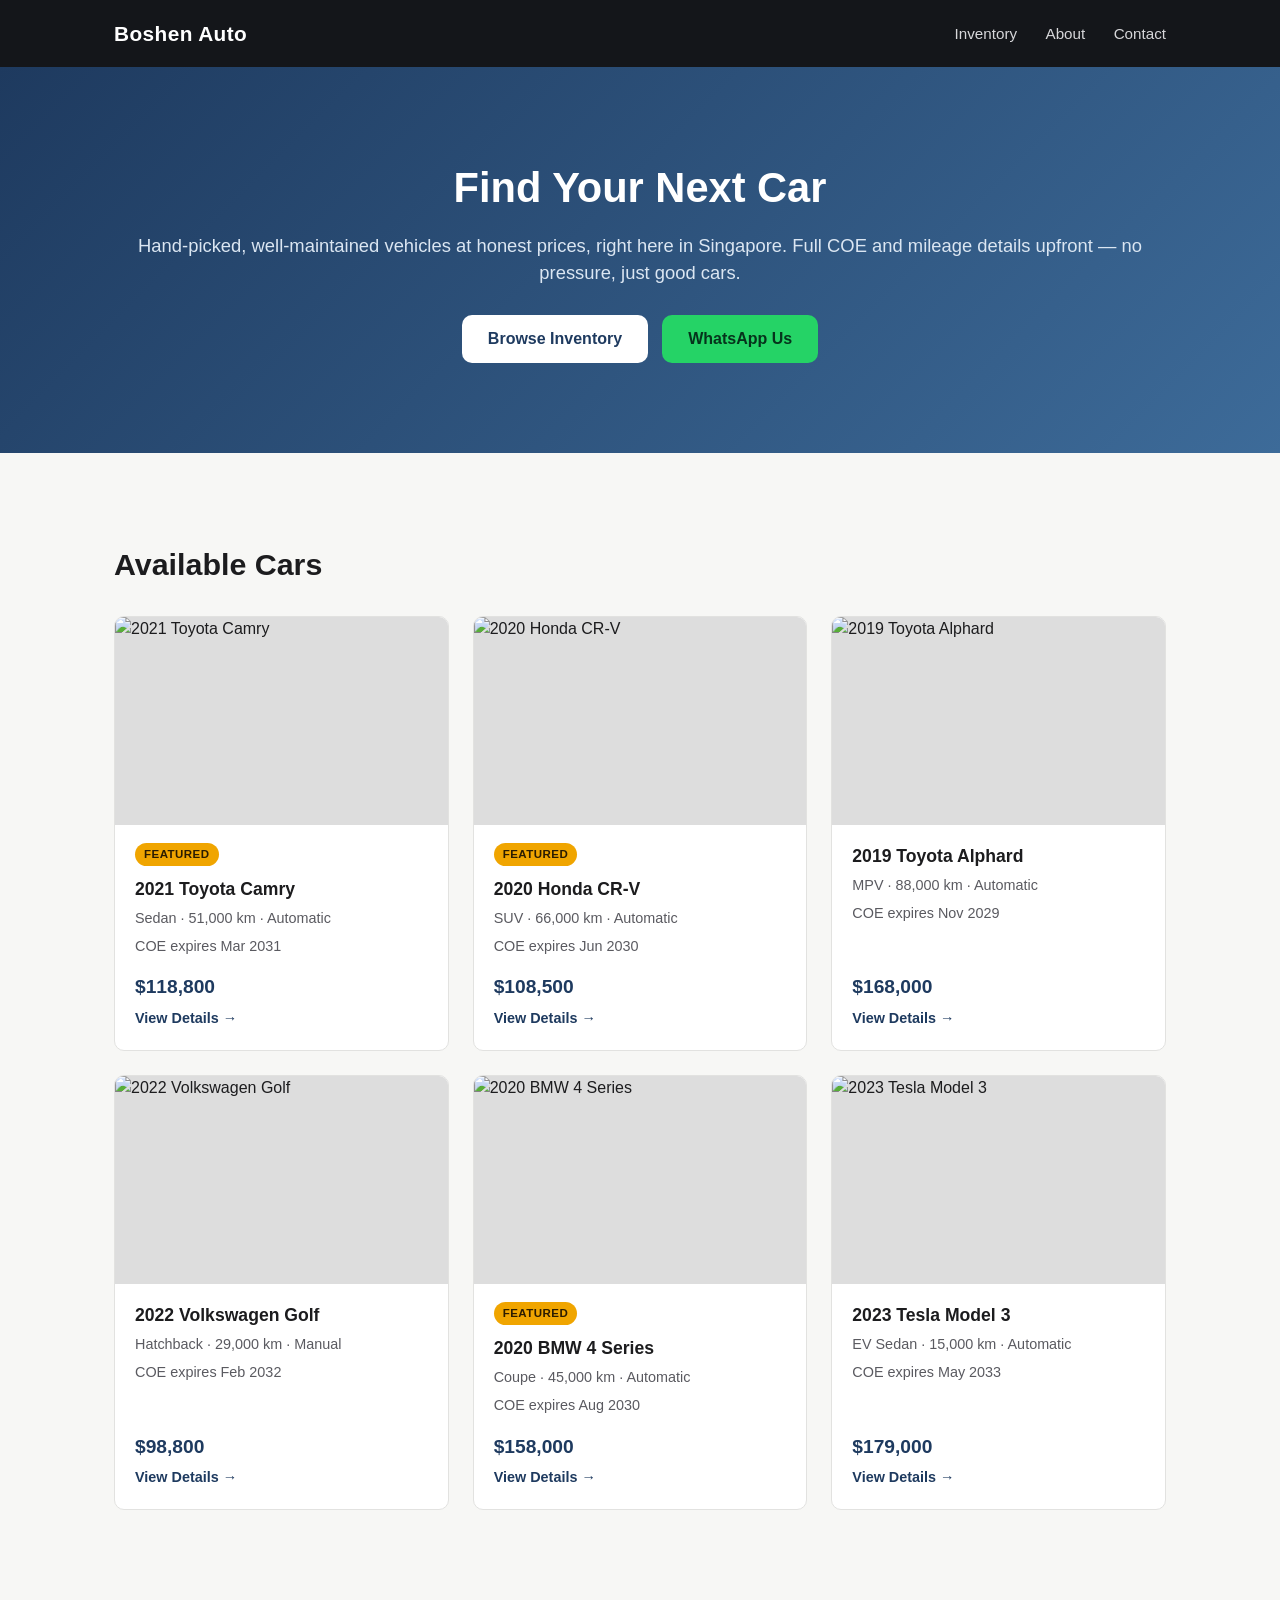
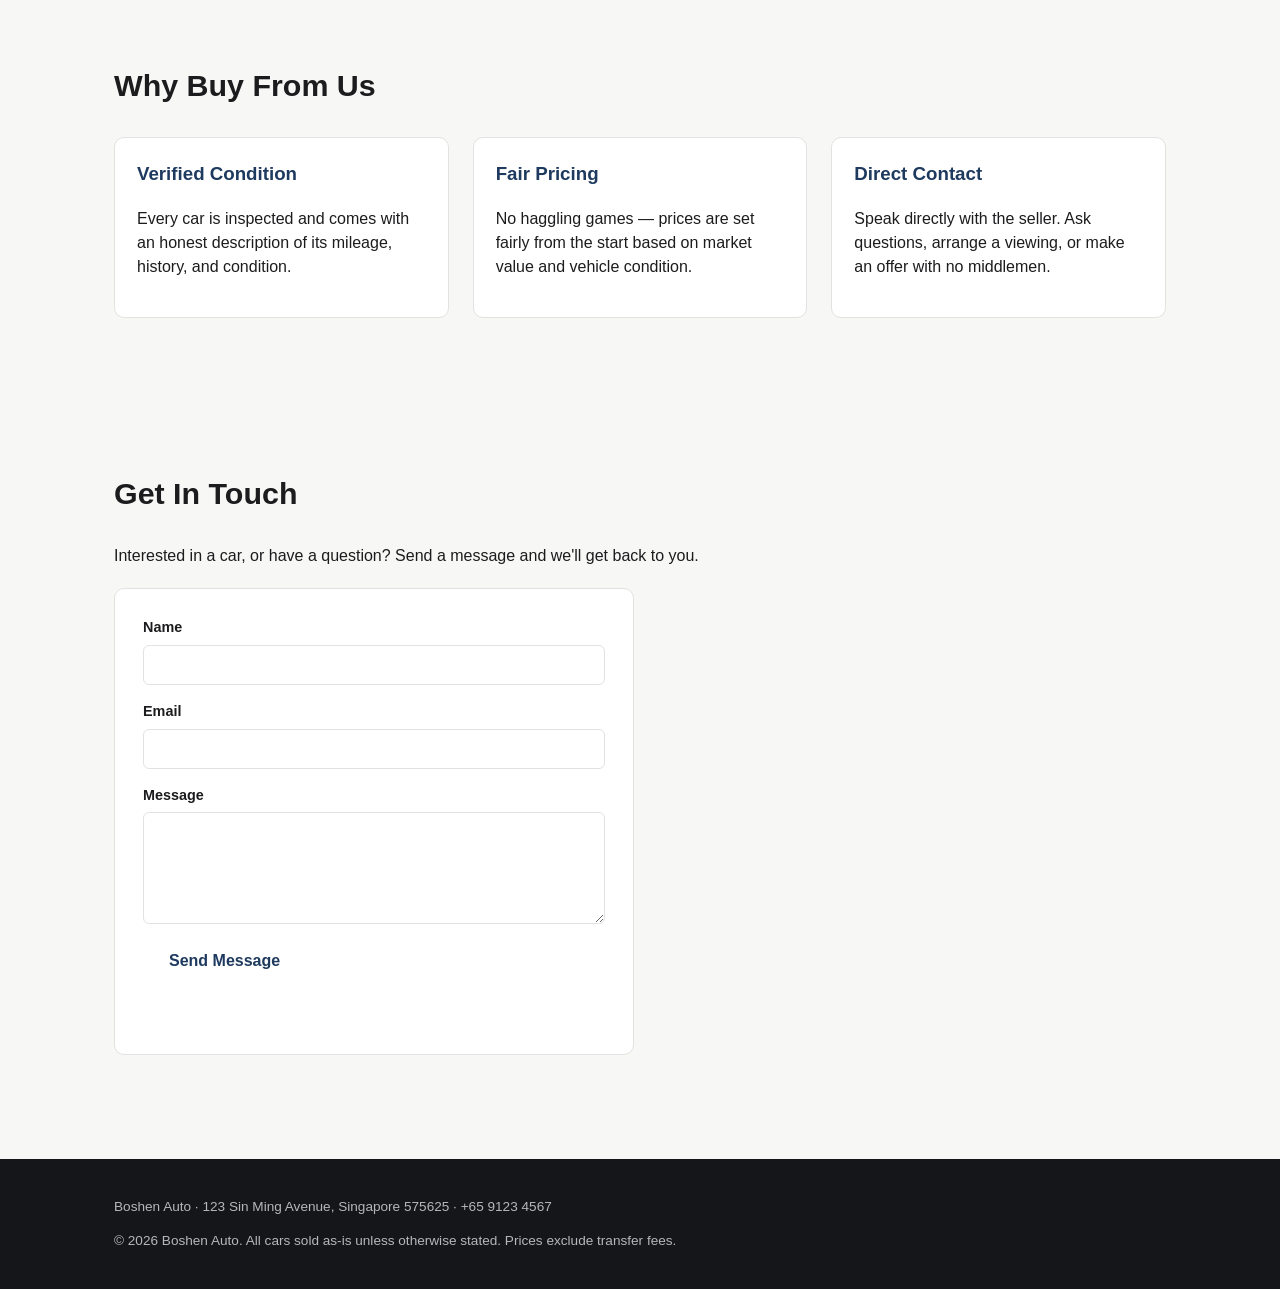
==== index.html @ 5a450461 "Add Boshen Auto marketing site" ====
<!doctype html>
<html lang="en">
<head>
  <meta charset="UTF-8" />
  <meta name="viewport" content="width=device-width, initial-scale=1.0" />
  <title>Boshen Auto — Quality Used Cars in Singapore</title>
  <link rel="stylesheet" href="css/styles.css" />
</head>
<body>
  <header class="site-header">
    <div class="container header-inner">
      <a href="index.html" class="logo">Boshen Auto</a>
      <nav class="main-nav">
        <a href="#inventory">Inventory</a>
        <a href="#about">About</a>
        <a href="#contact">Contact</a>
      </nav>
    </div>
  </header>

  <section class="hero">
    <div class="container hero-inner">
      <h1>Find Your Next Car</h1>
      <p>Hand-picked, well-maintained vehicles at honest prices, right here in Singapore. Full COE and mileage details upfront — no pressure, just good cars.</p>
      <div class="hero-cta-row">
        <a href="#inventory" class="btn btn-primary">Browse Inventory</a>
        <a id="whatsapp-link" href="#" class="btn btn-whatsapp" target="_blank" rel="noopener">WhatsApp Us</a>
      </div>
    </div>
  </section>

  <main class="container">
    <section id="inventory" class="section">
      <h2>Available Cars</h2>
      <div id="car-grid" class="car-grid">
        <!-- Car cards are rendered here by js/main.js -->
      </div>
    </section>

    <section id="about" class="section about-section">
      <h2>Why Buy From Us</h2>
      <div class="about-grid">
        <div class="about-item">
          <h3>Verified Condition</h3>
          <p>Every car is inspected and comes with an honest description of its mileage, history, and condition.</p>
        </div>
        <div class="about-item">
          <h3>Fair Pricing</h3>
          <p>No haggling games — prices are set fairly from the start based on market value and vehicle condition.</p>
        </div>
        <div class="about-item">
          <h3>Direct Contact</h3>
          <p>Speak directly with the seller. Ask questions, arrange a viewing, or make an offer with no middlemen.</p>
        </div>
      </div>
    </section>

    <section id="contact" class="section contact-section">
      <h2>Get In Touch</h2>
      <p>Interested in a car, or have a question? Send a message and we'll get back to you.</p>
      <form id="contact-form" class="contact-form">
        <div class="form-row">
          <label for="name">Name</label>
          <input type="text" id="name" name="name" required />
        </div>
        <div class="form-row">
          <label for="email">Email</label>
          <input type="email" id="email" name="email" required />
        </div>
        <div class="form-row">
          <label for="message">Message</label>
          <textarea id="message" name="message" rows="5" required></textarea>
        </div>
        <button type="submit" class="btn btn-primary">Send Message</button>
        <p id="contact-note" class="contact-note"></p>
      </form>
    </section>
  </main>

  <footer class="site-footer">
    <div class="container">
      <p>Boshen Auto &middot; 123 Sin Ming Avenue, Singapore 575625 &middot; +65 9123 4567</p>
      <p>&copy; 2026 Boshen Auto. All cars sold as-is unless otherwise stated. Prices exclude transfer fees.</p>
    </div>
  </footer>

  <script src="js/cars-data.js"></script>
  <script src="js/main.js"></script>
</body>
</html>
---- css/styles.css ----
:root {
  --color-bg: #f7f7f5;
  --color-surface: #ffffff;
  --color-text: #1c1c1e;
  --color-text-muted: #5a5a60;
  --color-border: #e2e2e0;
  --color-primary: #1e3a5f;
  --color-primary-hover: #16293f;
  --color-dark: #14161a;
  --radius: 10px;
  --max-width: 1100px;
}

* {
  box-sizing: border-box;
}

body {
  margin: 0;
  font-family: -apple-system, BlinkMacSystemFont, "Segoe UI", Roboto, Helvetica, Arial, sans-serif;
  background: var(--color-bg);
  color: var(--color-text);
  line-height: 1.5;
}

.container {
  max-width: var(--max-width);
  margin: 0 auto;
  padding: 0 24px;
}

/* Header */
.site-header {
  background: var(--color-dark);
  color: #fff;
  position: sticky;
  top: 0;
  z-index: 10;
}

.header-inner {
  display: flex;
  align-items: center;
  justify-content: space-between;
  padding: 18px 24px;
}

.logo {
  color: #fff;
  font-size: 1.3rem;
  font-weight: 700;
  text-decoration: none;
  letter-spacing: 0.02em;
}

.main-nav a {
  color: #d7d7da;
  text-decoration: none;
  margin-left: 24px;
  font-size: 0.95rem;
  transition: color 0.15s ease;
}

.main-nav a:hover {
  color: #fff;
}

/* Hero */
.hero {
  background: linear-gradient(135deg, #1e3a5f, #3d6b99);
  color: #fff;
  text-align: center;
  padding: 90px 24px;
}

.hero h1 {
  font-size: 2.6rem;
  margin: 0 0 12px;
}

.hero p {
  font-size: 1.15rem;
  margin: 0 0 28px;
  color: #dbe6f2;
}

.hero-cta-row {
  display: flex;
  gap: 14px;
  justify-content: center;
  flex-wrap: wrap;
}

/* Buttons */
.btn {
  display: inline-block;
  padding: 12px 26px;
  border-radius: var(--radius);
  font-size: 1rem;
  font-weight: 600;
  text-decoration: none;
  border: none;
  cursor: pointer;
  transition: background-color 0.15s ease, transform 0.1s ease;
}

.btn-primary {
  background: #ffffff;
  color: var(--color-primary);
}

.btn-primary:hover {
  background: #eef2f6;
}

.btn-whatsapp {
  background: #25d366;
  color: #06331c;
}

.btn-whatsapp:hover {
  background: #1ebe5b;
}

.detail-cta-row {
  display: flex;
  gap: 12px;
  flex-wrap: wrap;
}

/* Sections */
.section {
  padding: 64px 0;
}

.section h2 {
  font-size: 1.9rem;
  margin-bottom: 28px;
}

/* Car grid */
.car-grid {
  display: grid;
  grid-template-columns: repeat(auto-fill, minmax(280px, 1fr));
  gap: 24px;
}

.car-card {
  background: var(--color-surface);
  border: 1px solid var(--color-border);
  border-radius: var(--radius);
  overflow: hidden;
  text-decoration: none;
  color: inherit;
  display: flex;
  flex-direction: column;
  transition: transform 0.15s ease, box-shadow 0.15s ease;
}

.car-card:hover {
  transform: translateY(-4px);
  box-shadow: 0 12px 24px rgba(0, 0, 0, 0.08);
}

.car-card img {
  width: 100%;
  aspect-ratio: 8 / 5;
  object-fit: cover;
  display: block;
  background: #ddd;
}

.car-card-body {
  padding: 18px 20px 20px;
  display: flex;
  flex-direction: column;
  gap: 6px;
  flex: 1;
}

.car-card-title {
  font-size: 1.1rem;
  font-weight: 700;
}

.car-card-meta {
  color: var(--color-text-muted);
  font-size: 0.9rem;
}

.car-card-price {
  margin-top: auto;
  font-size: 1.2rem;
  font-weight: 700;
  color: var(--color-primary);
  padding-top: 10px;
}

.car-card-cta {
  font-size: 0.9rem;
  font-weight: 600;
  color: var(--color-primary);
}

.featured-badge {
  display: inline-block;
  align-self: flex-start;
  background: #f0a500;
  color: #2b1c00;
  font-size: 0.72rem;
  font-weight: 700;
  text-transform: uppercase;
  letter-spacing: 0.04em;
  padding: 3px 9px;
  border-radius: 999px;
  margin-bottom: 4px;
}

/* About */
.about-grid {
  display: grid;
  grid-template-columns: repeat(auto-fit, minmax(220px, 1fr));
  gap: 24px;
}

.about-item {
  background: var(--color-surface);
  border: 1px solid var(--color-border);
  border-radius: var(--radius);
  padding: 22px;
}

.about-item h3 {
  margin-top: 0;
  color: var(--color-primary);
}

/* Contact form */
.contact-form {
  max-width: 520px;
  background: var(--color-surface);
  border: 1px solid var(--color-border);
  border-radius: var(--radius);
  padding: 28px;
  margin-top: 20px;
}

.form-row {
  margin-bottom: 16px;
  display: flex;
  flex-direction: column;
  gap: 6px;
}

.form-row label {
  font-size: 0.9rem;
  font-weight: 600;
}

.form-row input,
.form-row textarea {
  font-family: inherit;
  font-size: 1rem;
  padding: 10px 12px;
  border: 1px solid var(--color-border);
  border-radius: 6px;
  background: #fff;
  color: var(--color-text);
}

.form-row input:focus,
.form-row textarea:focus {
  outline: 2px solid var(--color-primary);
  outline-offset: 1px;
}

.contact-note {
  margin-top: 12px;
  font-size: 0.9rem;
  color: var(--color-text-muted);
  min-height: 1.2em;
}

/* Car detail page */
.back-link {
  display: inline-block;
  margin: 24px 0;
  color: var(--color-primary);
  text-decoration: none;
  font-weight: 600;
}

.back-link:hover {
  text-decoration: underline;
}

.car-detail {
  padding-bottom: 64px;
}

.car-detail-grid {
  display: grid;
  grid-template-columns: 1.1fr 1fr;
  gap: 40px;
  align-items: start;
}

.car-detail img {
  width: 100%;
  border-radius: var(--radius);
  border: 1px solid var(--color-border);
}

.image-credit {
  font-size: 0.78rem;
  color: var(--color-text-muted);
  text-align: right;
  margin: 6px 0 0;
}

.image-credit a {
  color: inherit;
}

.car-detail-title {
  font-size: 2rem;
  margin: 0 0 4px;
}

.car-detail-price {
  font-size: 1.6rem;
  font-weight: 700;
  color: var(--color-primary);
  margin: 8px 0 20px;
}

.spec-table {
  width: 100%;
  border-collapse: collapse;
  margin-bottom: 24px;
}

.spec-table td {
  padding: 8px 0;
  border-bottom: 1px solid var(--color-border);
  font-size: 0.95rem;
}

.spec-table td:first-child {
  color: var(--color-text-muted);
  width: 40%;
}

.car-detail-description {
  color: var(--color-text);
  line-height: 1.6;
}

.not-found {
  text-align: center;
  padding: 80px 0;
}

/* Footer */
.site-footer {
  background: var(--color-dark);
  color: #b7b7ba;
  padding: 24px 0;
  font-size: 0.85rem;
  margin-top: 40px;
}

/* Responsive */
@media (max-width: 760px) {
  .car-detail-grid {
    grid-template-columns: 1fr;
  }

  .hero h1 {
    font-size: 2rem;
  }

  .main-nav a {
    margin-left: 14px;
  }
}
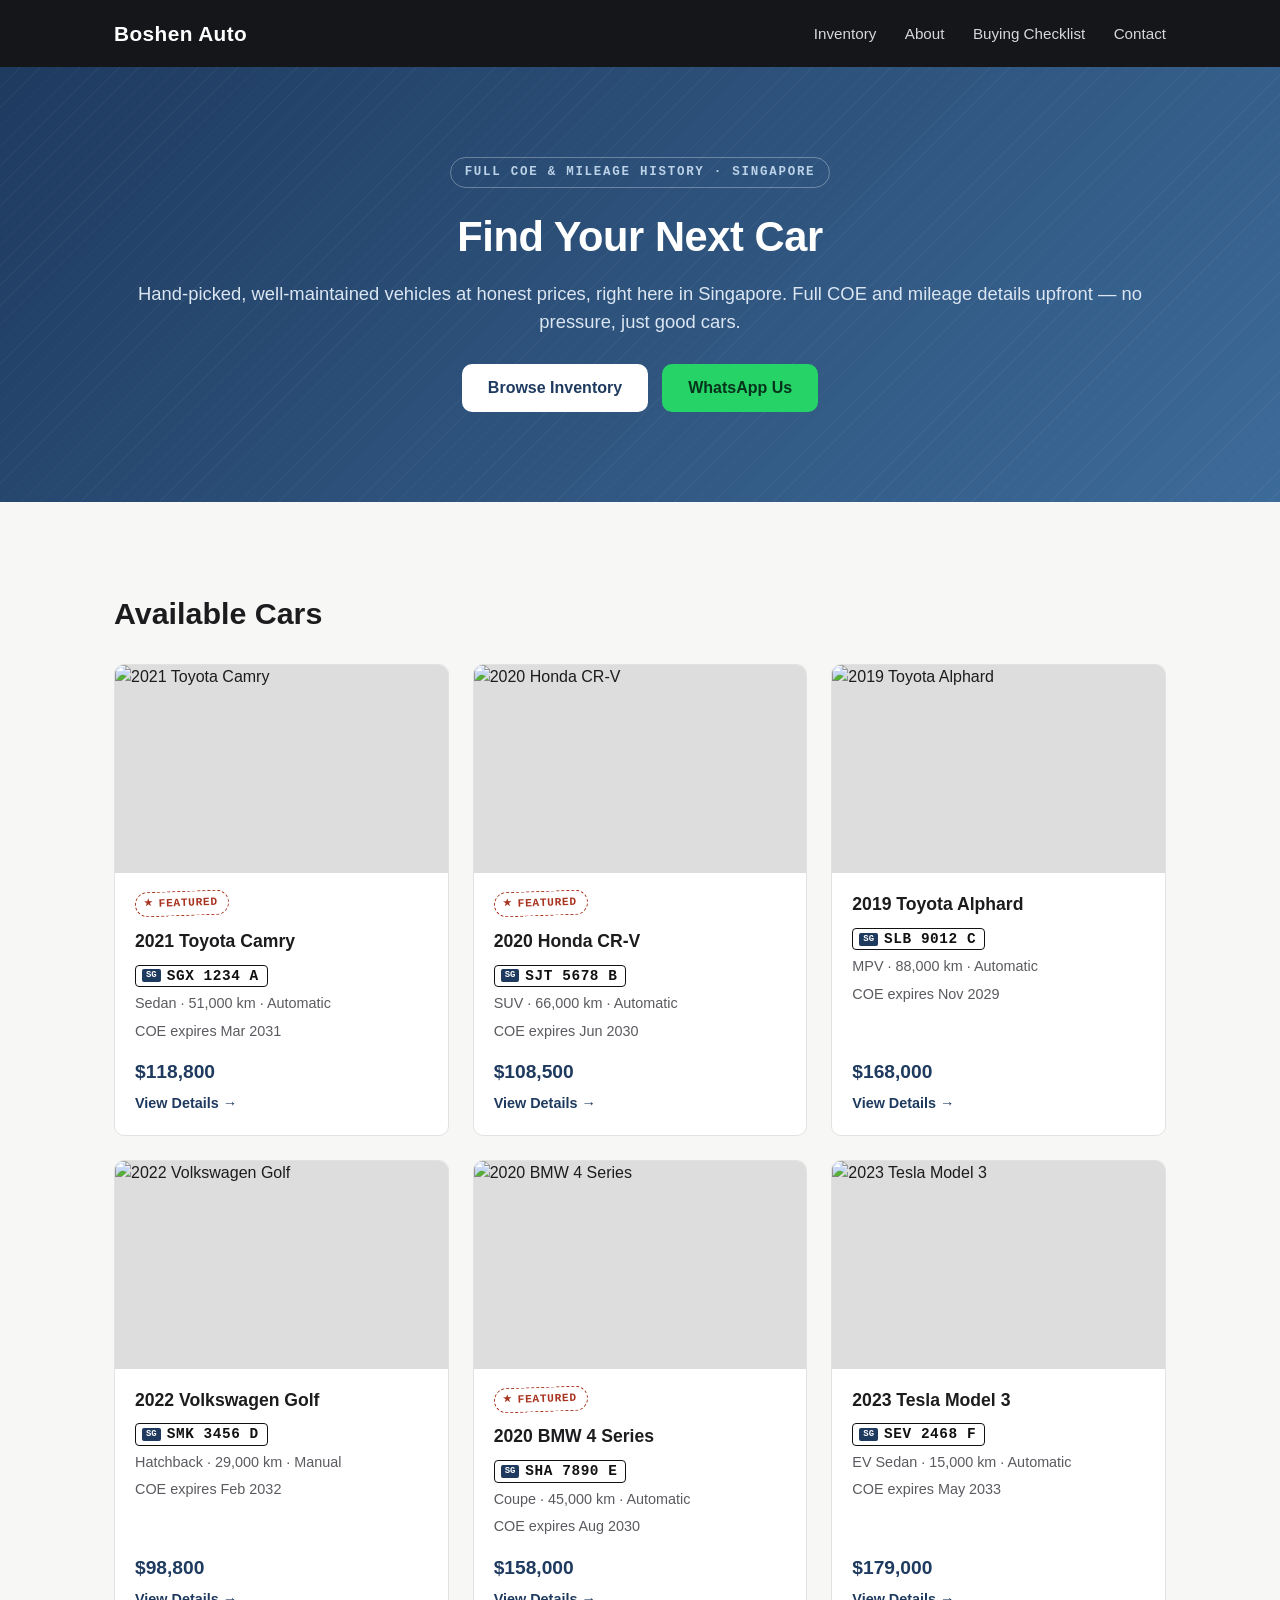
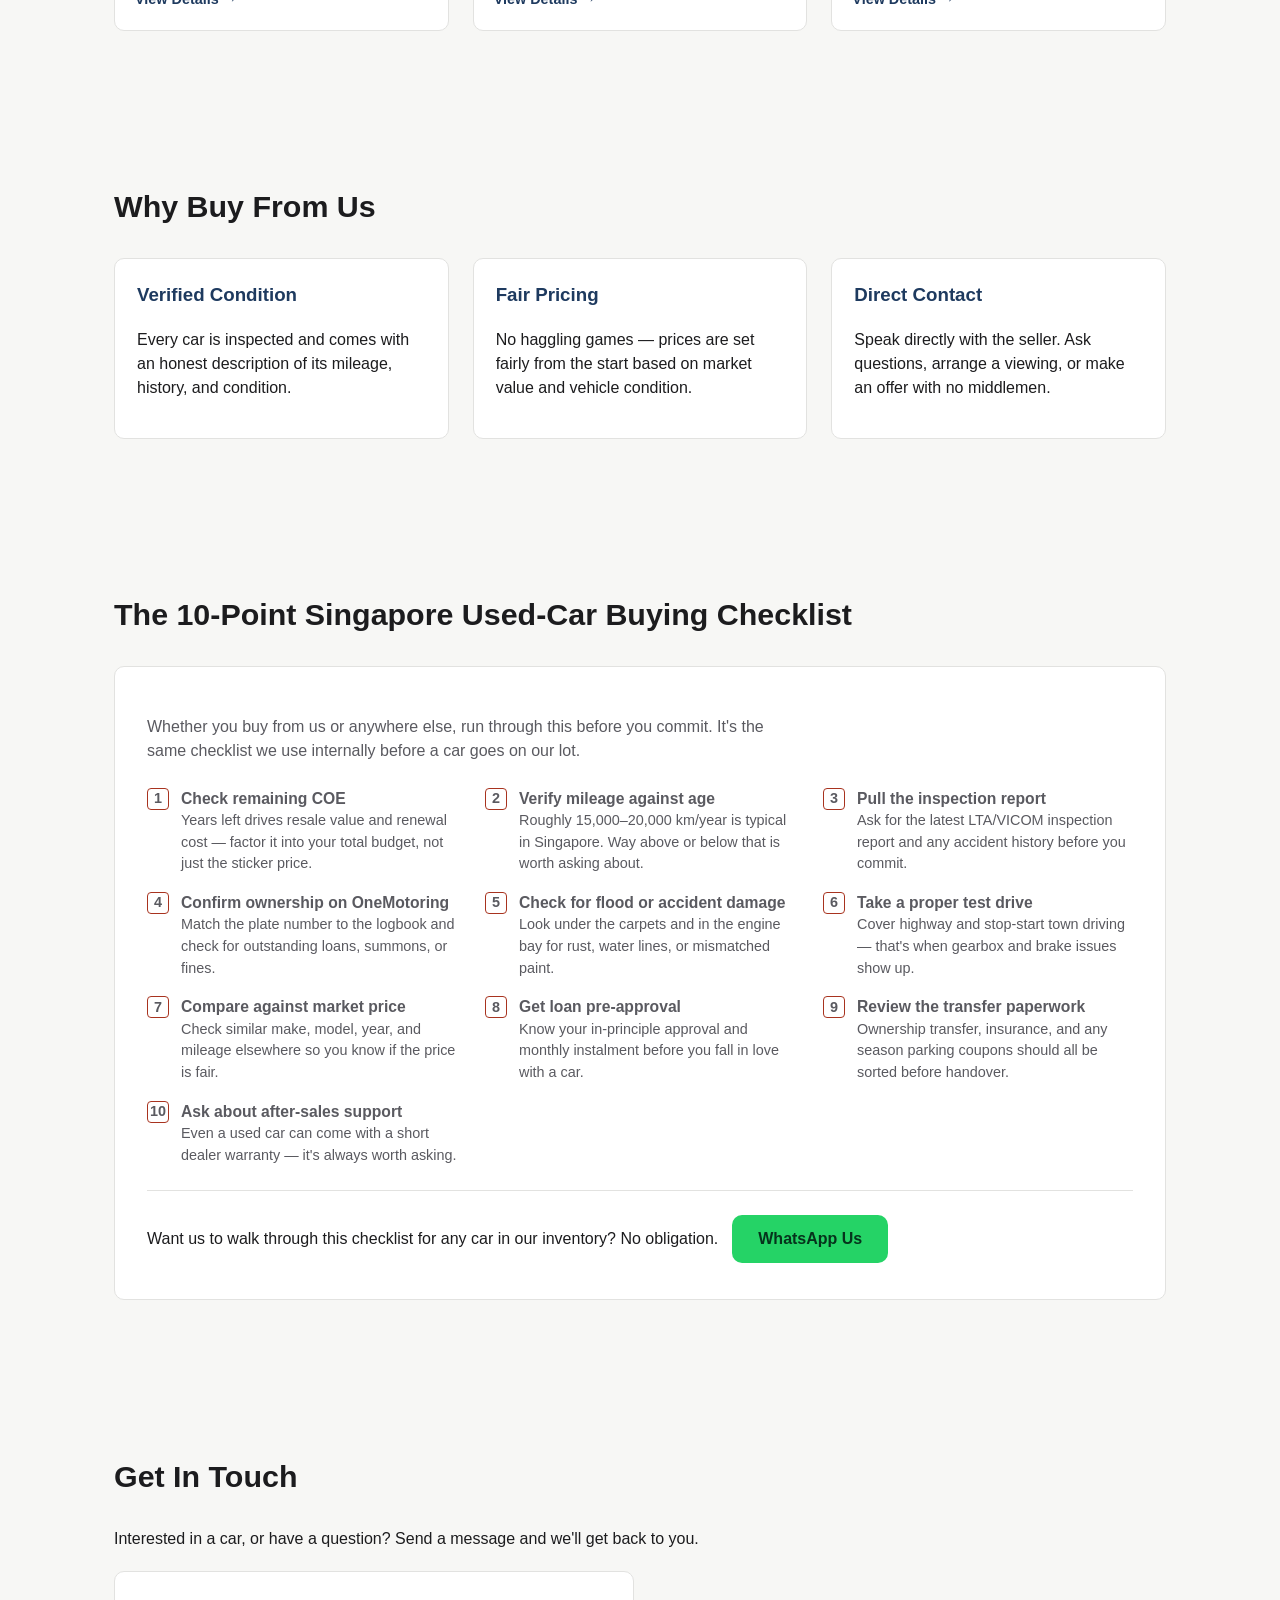
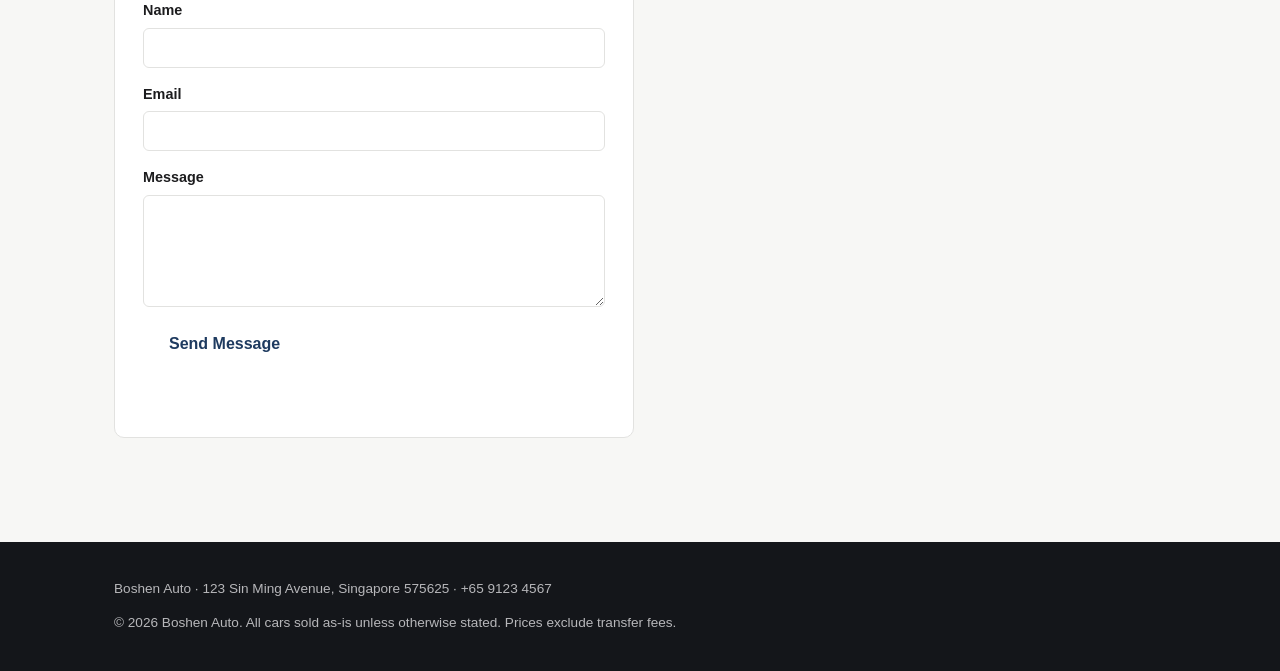
==== commit cf2eb3c5: "Add SEO, signature plate/stamp design, and buying-checklist lead magnet" ====
--- a/index.html
+++ b/index.html
@@ -4,7 +4,41 @@
   <meta charset="UTF-8" />
   <meta name="viewport" content="width=device-width, initial-scale=1.0" />
   <title>Boshen Auto — Quality Used Cars in Singapore</title>
+  <meta name="description" content="Boshen Auto sells hand-picked, well-maintained used cars in Singapore with full COE and mileage details upfront. Fair pricing, no haggling games. Browse our inventory or WhatsApp us." />
+  <link rel="canonical" href="https://boshen-blip.github.io/claude-lesson/" />
+  <link rel="icon" type="image/svg+xml" href="favicon.svg" />
+
+  <meta property="og:type" content="website" />
+  <meta property="og:site_name" content="Boshen Auto" />
+  <meta property="og:title" content="Boshen Auto — Quality Used Cars in Singapore" />
+  <meta property="og:description" content="Hand-picked, well-maintained used cars in Singapore. Full COE and mileage details upfront, fair pricing, direct WhatsApp contact." />
+  <meta property="og:url" content="https://boshen-blip.github.io/claude-lesson/" />
+  <meta property="og:image" content="https://boshen-blip.github.io/claude-lesson/screenshots/homepage.png" />
+
+  <meta name="twitter:card" content="summary_large_image" />
+  <meta name="twitter:title" content="Boshen Auto — Quality Used Cars in Singapore" />
+  <meta name="twitter:description" content="Hand-picked, well-maintained used cars in Singapore. Full COE and mileage details upfront, fair pricing, direct WhatsApp contact." />
+  <meta name="twitter:image" content="https://boshen-blip.github.io/claude-lesson/screenshots/homepage.png" />
+
   <link rel="stylesheet" href="css/styles.css" />
+  <script type="application/ld+json">
+  {
+    "@context": "https://schema.org",
+    "@type": "AutomotiveBusiness",
+    "name": "Boshen Auto",
+    "url": "https://boshen-blip.github.io/claude-lesson/",
+    "image": "https://boshen-blip.github.io/claude-lesson/screenshots/homepage.png",
+    "telephone": "+65 9123 4567",
+    "address": {
+      "@type": "PostalAddress",
+      "streetAddress": "123 Sin Ming Avenue",
+      "addressLocality": "Singapore",
+      "postalCode": "575625",
+      "addressCountry": "SG"
+    },
+    "priceRange": "$$"
+  }
+  </script>
 </head>
 <body>
   <header class="site-header">
@@ -13,6 +47,7 @@
       <nav class="main-nav">
         <a href="#inventory">Inventory</a>
         <a href="#about">About</a>
+        <a href="#checklist">Buying Checklist</a>
         <a href="#contact">Contact</a>
       </nav>
     </div>
@@ -20,6 +55,7 @@
 
   <section class="hero">
     <div class="container hero-inner">
+      <span class="hero-eyebrow">Full COE &amp; Mileage History &middot; Singapore</span>
       <h1>Find Your Next Car</h1>
       <p>Hand-picked, well-maintained vehicles at honest prices, right here in Singapore. Full COE and mileage details upfront — no pressure, just good cars.</p>
       <div class="hero-cta-row">
@@ -55,10 +91,63 @@
       </div>
     </section>
 
+    <section id="checklist" class="section">
+      <h2>The 10-Point Singapore Used-Car Buying Checklist</h2>
+      <div class="checklist-section">
+        <p class="checklist-intro">Whether you buy from us or anywhere else, run through this before you commit. It's the same checklist we use internally before a car goes on our lot.</p>
+        <ul class="checklist-grid">
+          <li>
+            <span class="checklist-mark">1</span>
+            <span><strong>Check remaining COE</strong><span>Years left drives resale value and renewal cost — factor it into your total budget, not just the sticker price.</span></span>
+          </li>
+          <li>
+            <span class="checklist-mark">2</span>
+            <span><strong>Verify mileage against age</strong><span>Roughly 15,000–20,000 km/year is typical in Singapore. Way above or below that is worth asking about.</span></span>
+          </li>
+          <li>
+            <span class="checklist-mark">3</span>
+            <span><strong>Pull the inspection report</strong><span>Ask for the latest LTA/VICOM inspection report and any accident history before you commit.</span></span>
+          </li>
+          <li>
+            <span class="checklist-mark">4</span>
+            <span><strong>Confirm ownership on OneMotoring</strong><span>Match the plate number to the logbook and check for outstanding loans, summons, or fines.</span></span>
+          </li>
+          <li>
+            <span class="checklist-mark">5</span>
+            <span><strong>Check for flood or accident damage</strong><span>Look under the carpets and in the engine bay for rust, water lines, or mismatched paint.</span></span>
+          </li>
+          <li>
+            <span class="checklist-mark">6</span>
+            <span><strong>Take a proper test drive</strong><span>Cover highway and stop-start town driving — that's when gearbox and brake issues show up.</span></span>
+          </li>
+          <li>
+            <span class="checklist-mark">7</span>
+            <span><strong>Compare against market price</strong><span>Check similar make, model, year, and mileage elsewhere so you know if the price is fair.</span></span>
+          </li>
+          <li>
+            <span class="checklist-mark">8</span>
+            <span><strong>Get loan pre-approval</strong><span>Know your in-principle approval and monthly instalment before you fall in love with a car.</span></span>
+          </li>
+          <li>
+            <span class="checklist-mark">9</span>
+            <span><strong>Review the transfer paperwork</strong><span>Ownership transfer, insurance, and any season parking coupons should all be sorted before handover.</span></span>
+          </li>
+          <li>
+            <span class="checklist-mark">10</span>
+            <span><strong>Ask about after-sales support</strong><span>Even a used car can come with a short dealer warranty — it's always worth asking.</span></span>
+          </li>
+        </ul>
+        <div class="checklist-cta">
+          <p>Want us to walk through this checklist for any car in our inventory? No obligation.</p>
+          <a id="checklist-whatsapp-link" href="#" class="btn btn-whatsapp" target="_blank" rel="noopener">WhatsApp Us</a>
+        </div>
+      </div>
+    </section>
+
     <section id="contact" class="section contact-section">
       <h2>Get In Touch</h2>
       <p>Interested in a car, or have a question? Send a message and we'll get back to you.</p>
-      <form id="contact-form" class="contact-form">
+      <form id="contact-form" class="contact-form" action="https://formsubmit.co/boshen.goh@gmail.com" method="POST">
         <div class="form-row">
           <label for="name">Name</label>
           <input type="text" id="name" name="name" required />
@@ -71,6 +160,8 @@
           <label for="message">Message</label>
           <textarea id="message" name="message" rows="5" required></textarea>
         </div>
+        <input type="hidden" name="_subject" value="New website inquiry - Boshen Auto" />
+        <input type="text" name="_honey" style="display:none" tabindex="-1" autocomplete="off" />
         <button type="submit" class="btn btn-primary">Send Message</button>
         <p id="contact-note" class="contact-note"></p>
       </form>
--- a/css/styles.css
+++ b/css/styles.css
@@ -7,6 +7,8 @@
   --color-primary: #1e3a5f;
   --color-primary-hover: #16293f;
   --color-dark: #14161a;
+  --color-stamp: #a8331f;
+  --font-mono: ui-monospace, "SF Mono", "Roboto Mono", "Courier New", monospace;
   --radius: 10px;
   --max-width: 1100px;
 }
@@ -67,15 +69,32 @@
 
 /* Hero */
 .hero {
-  background: linear-gradient(135deg, #1e3a5f, #3d6b99);
+  background:
+    repeating-linear-gradient(135deg, rgba(255, 255, 255, 0.035) 0px, rgba(255, 255, 255, 0.035) 1px, transparent 1px, transparent 14px),
+    linear-gradient(135deg, #1e3a5f, #3d6b99);
   color: #fff;
   text-align: center;
   padding: 90px 24px;
 }
 
+.hero-eyebrow {
+  display: inline-block;
+  font-family: var(--font-mono);
+  font-size: 0.78rem;
+  font-weight: 600;
+  letter-spacing: 0.14em;
+  text-transform: uppercase;
+  color: #bcd2e8;
+  border: 1px solid rgba(255, 255, 255, 0.3);
+  border-radius: 999px;
+  padding: 5px 14px;
+  margin-bottom: 18px;
+}
+
 .hero h1 {
   font-size: 2.6rem;
   margin: 0 0 12px;
+  letter-spacing: -0.01em;
 }
 
 .hero p {
@@ -202,18 +221,60 @@
   color: var(--color-primary);
 }
 
+/* Signature element: a stylized Singapore vehicle-plate chip for plate numbers */
+.plate-badge {
+  display: inline-flex;
+  align-items: center;
+  gap: 6px;
+  background: #fff;
+  color: #111;
+  border: 1.5px solid #111;
+  border-radius: 4px;
+  padding: 3px 8px 3px 6px;
+  font-family: var(--font-mono);
+  font-weight: 700;
+  letter-spacing: 0.04em;
+  line-height: 1;
+}
+
+.plate-badge::before {
+  content: "SG";
+  font-size: 0.62em;
+  font-weight: 800;
+  color: #fff;
+  background: var(--color-primary);
+  border-radius: 2px;
+  padding: 2px 4px;
+  letter-spacing: 0;
+}
+
+.car-card-plate {
+  margin-top: 2px;
+}
+
+/* Signature element: a certification-stamp look for the featured-listing flag */
 .featured-badge {
-  display: inline-block;
+  display: inline-flex;
   align-self: flex-start;
-  background: #f0a500;
-  color: #2b1c00;
-  font-size: 0.72rem;
+  align-items: center;
+  gap: 5px;
+  color: var(--color-stamp);
+  border: 1.5px dashed var(--color-stamp);
+  border-radius: 999px;
+  font-family: var(--font-mono);
+  font-size: 0.7rem;
   font-weight: 700;
   text-transform: uppercase;
-  letter-spacing: 0.04em;
-  padding: 3px 9px;
-  border-radius: 999px;
-  margin-bottom: 4px;
+  letter-spacing: 0.06em;
+  padding: 3px 10px 3px 8px;
+  margin-bottom: 6px;
+  transform: rotate(-2deg);
+}
+
+.featured-badge::before {
+  content: "\2605";
+  font-weight: 900;
+  font-size: 0.85em;
 }
 
 /* About */
@@ -233,6 +294,69 @@
 .about-item h3 {
   margin-top: 0;
   color: var(--color-primary);
+}
+
+/* Checklist (buyer's guide) */
+.checklist-section {
+  background: var(--color-surface);
+  border: 1px solid var(--color-border);
+  border-radius: var(--radius);
+  padding: 32px;
+}
+
+.checklist-intro {
+  max-width: 640px;
+  color: var(--color-text-muted);
+}
+
+.checklist-grid {
+  list-style: none;
+  margin: 24px 0;
+  padding: 0;
+  display: grid;
+  grid-template-columns: repeat(auto-fit, minmax(260px, 1fr));
+  gap: 16px 28px;
+}
+
+.checklist-grid li {
+  display: flex;
+  gap: 12px;
+  align-items: flex-start;
+}
+
+.checklist-mark {
+  flex-shrink: 0;
+  display: inline-flex;
+  align-items: center;
+  justify-content: center;
+  width: 22px;
+  height: 22px;
+  border: 1.5px solid var(--color-stamp);
+  border-radius: 4px;
+  color: var(--color-stamp);
+  font-weight: 900;
+  font-size: 0.8rem;
+  margin-top: 1px;
+}
+
+.checklist-grid strong {
+  display: block;
+  font-size: 0.98rem;
+}
+
+.checklist-grid span {
+  color: var(--color-text-muted);
+  font-size: 0.9rem;
+}
+
+.checklist-cta {
+  display: flex;
+  align-items: center;
+  gap: 14px;
+  flex-wrap: wrap;
+  border-top: 1px solid var(--color-border);
+  padding-top: 20px;
+  margin-top: 8px;
 }
 
 /* Contact form */
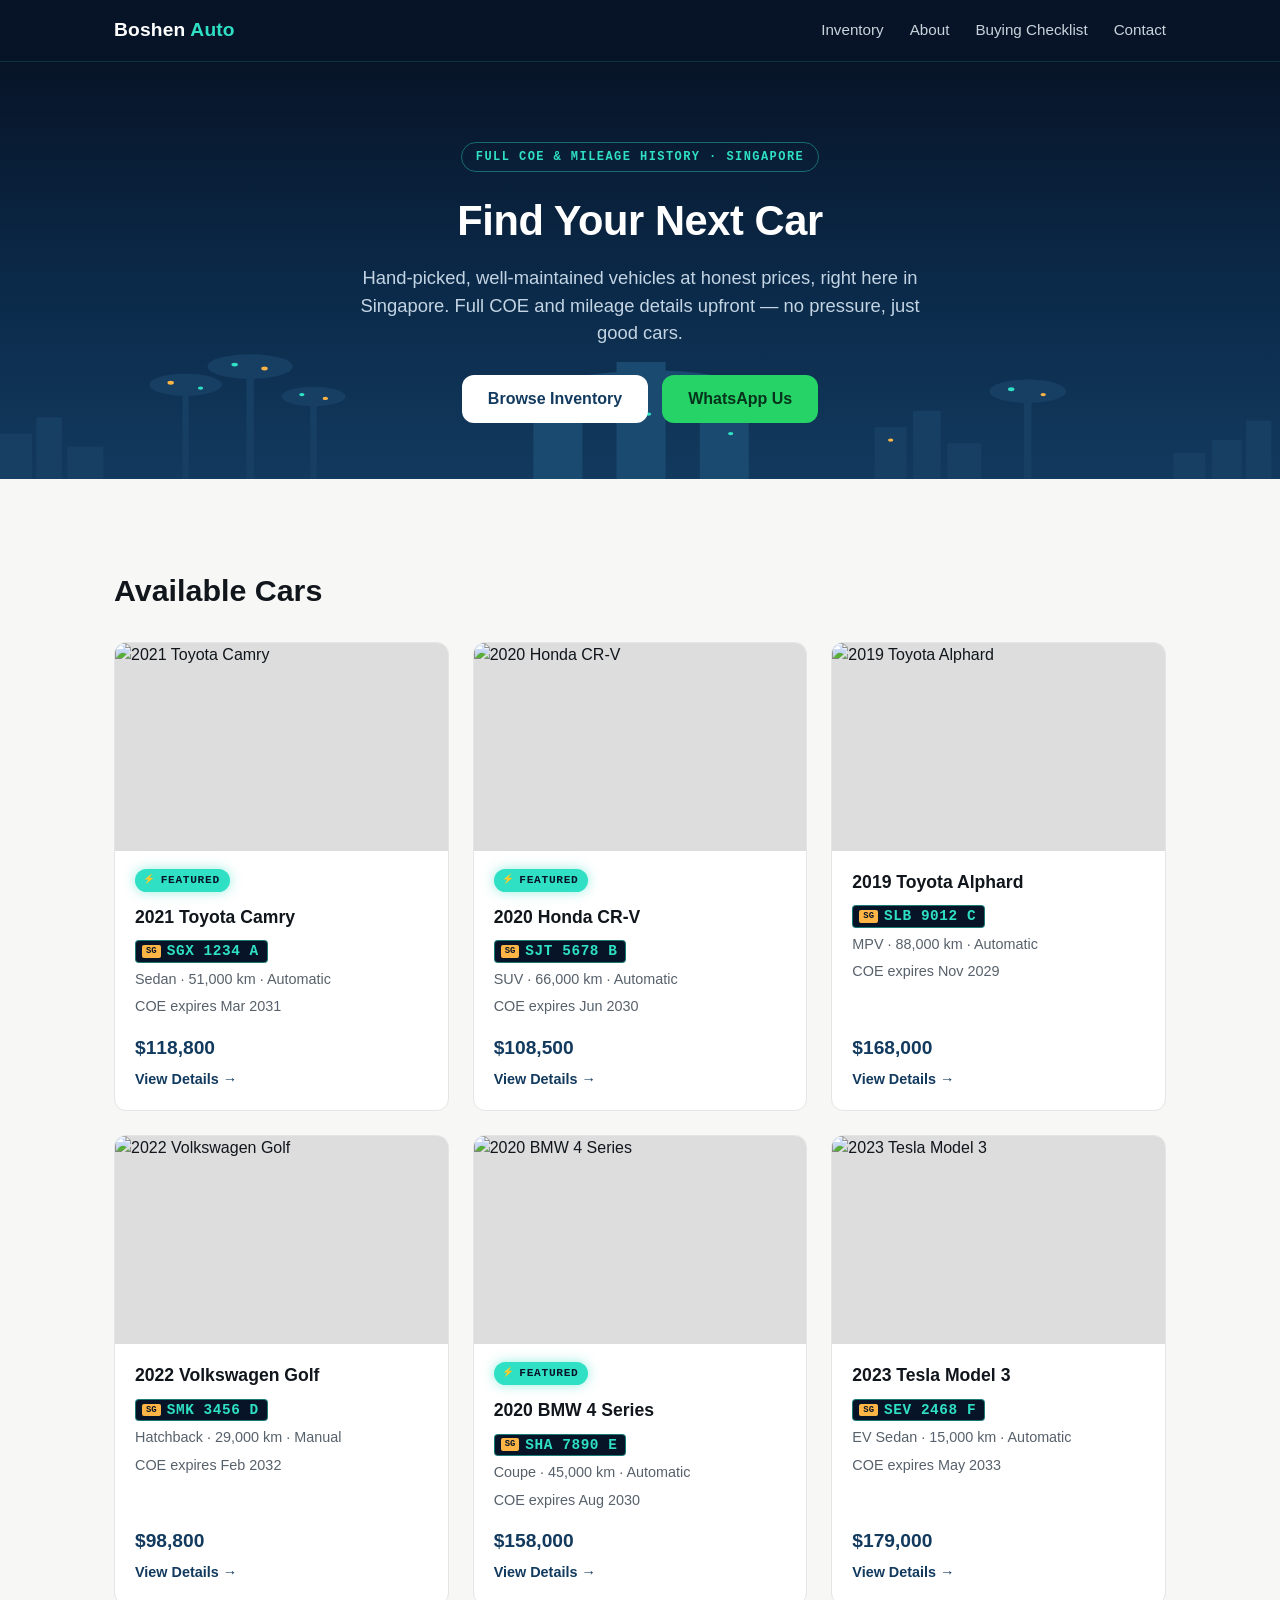
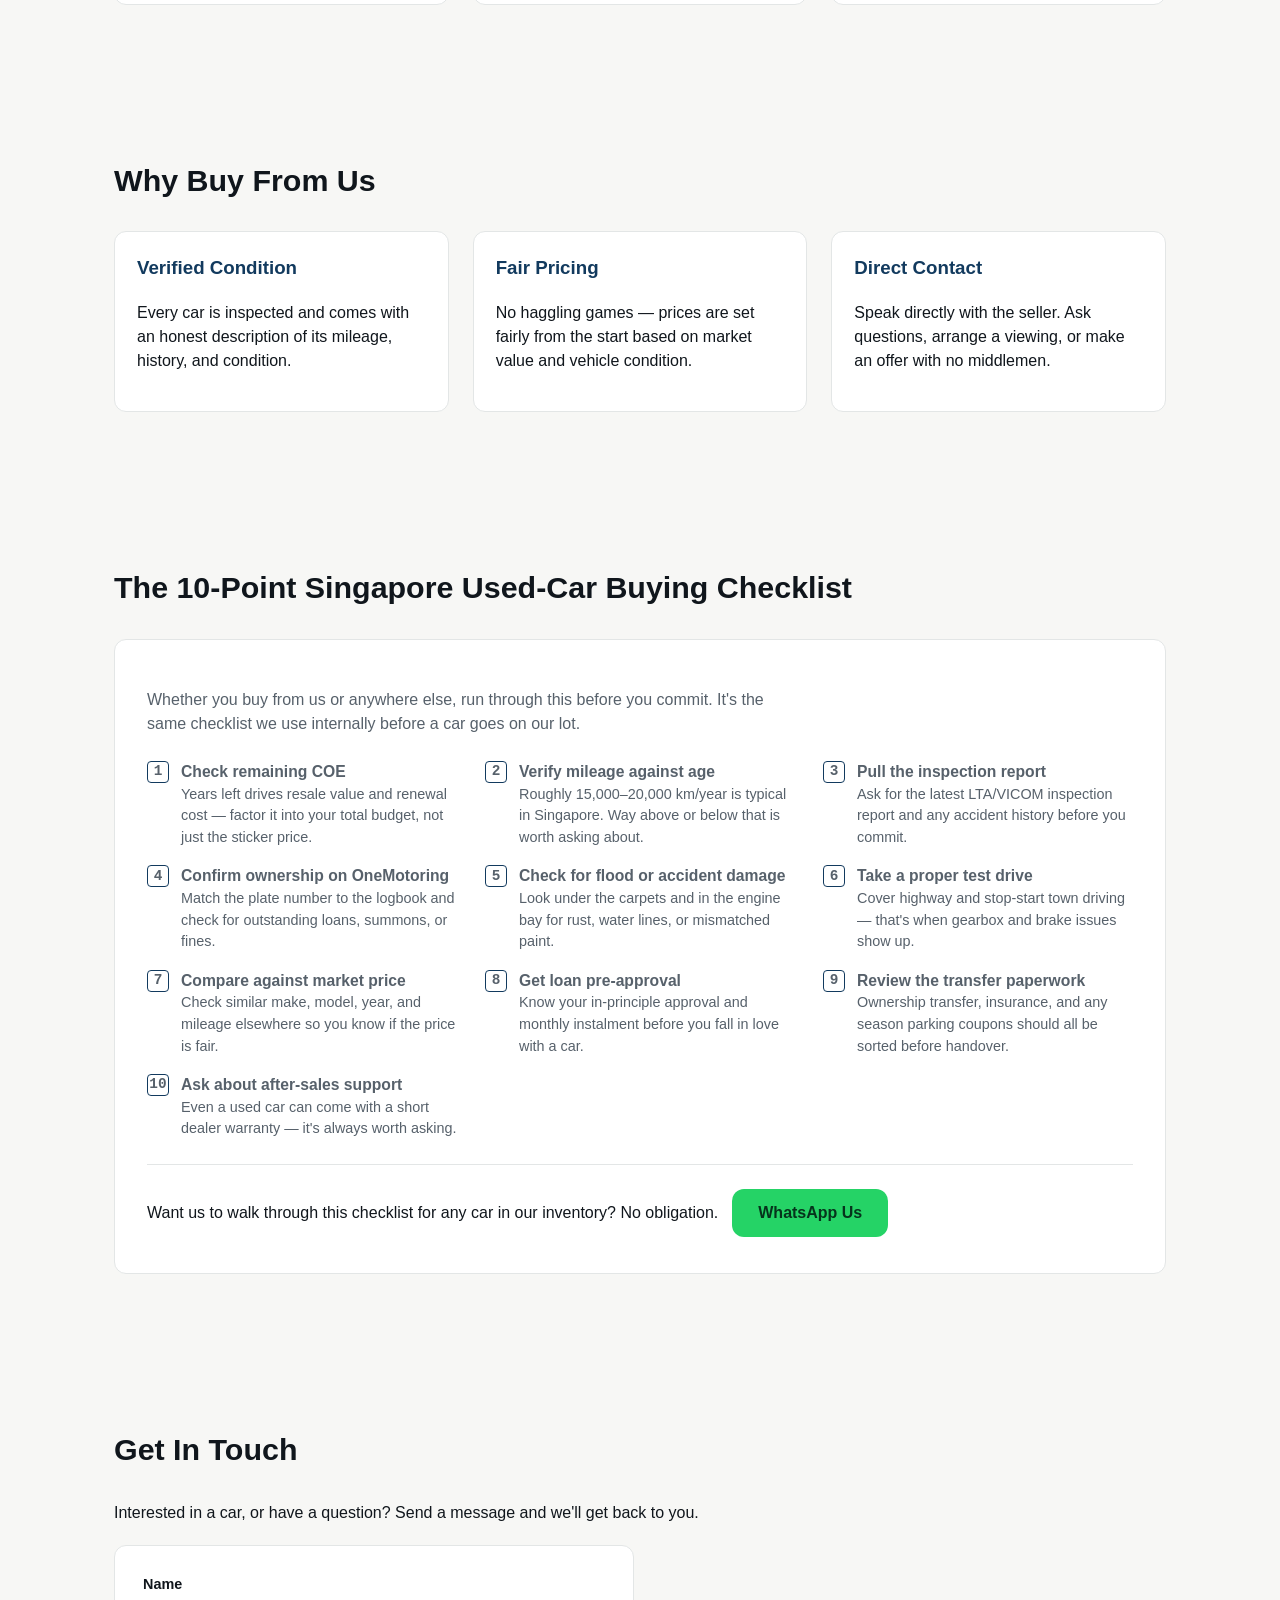
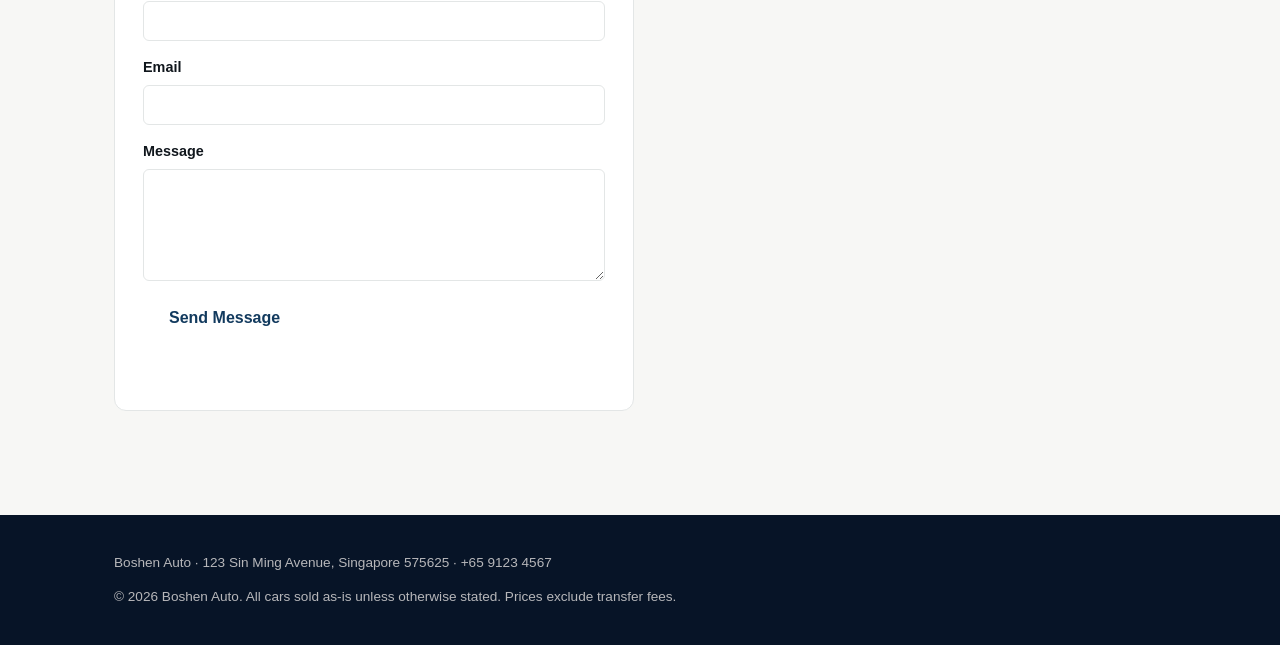
==== commit ad581f74: "Redesign: Singapore skyline hero, futuristic palette, mobile nav" ====
--- a/index.html
+++ b/index.html
@@ -43,7 +43,10 @@
 <body>
   <header class="site-header">
     <div class="container header-inner">
-      <a href="index.html" class="logo">Boshen Auto</a>
+      <a href="index.html" class="logo">Boshen <span>Auto</span></a>
+      <button class="nav-toggle" aria-label="Toggle menu" aria-expanded="false">
+        <span></span><span></span><span></span>
+      </button>
       <nav class="main-nav">
         <a href="#inventory">Inventory</a>
         <a href="#about">About</a>
@@ -63,6 +66,47 @@
         <a id="whatsapp-link" href="#" class="btn btn-whatsapp" target="_blank" rel="noopener">WhatsApp Us</a>
       </div>
     </div>
+    <svg class="hero-skyline" viewBox="0 0 1200 200" preserveAspectRatio="none" aria-hidden="true" focusable="false">
+      <rect x="0" y="130" width="30" height="70" fill="#173f63" />
+      <rect x="34" y="105" width="24" height="95" fill="#173f63" />
+      <rect x="63" y="150" width="34" height="50" fill="#173f63" />
+      <rect x="1136" y="140" width="28" height="60" fill="#173f63" />
+      <rect x="1168" y="110" width="24" height="90" fill="#173f63" />
+      <rect x="1100" y="160" width="30" height="40" fill="#173f63" />
+
+      <rect x="171" y="60" width="6" height="140" fill="#173f63" />
+      <ellipse cx="174" cy="55" rx="34" ry="17" fill="#173f63" />
+      <rect x="231" y="32" width="7" height="168" fill="#173f63" />
+      <ellipse cx="234.5" cy="27" rx="40" ry="19" fill="#173f63" />
+      <rect x="291" y="78" width="6" height="122" fill="#173f63" />
+      <ellipse cx="294" cy="73" rx="30" ry="15" fill="#173f63" />
+      <circle class="glow-dot" cx="160" cy="52" r="3" fill="#ffb545" />
+      <circle class="glow-dot" cx="188" cy="60" r="2.5" fill="#2fe0c4" />
+      <circle class="glow-dot" cx="220" cy="24" r="3" fill="#2fe0c4" />
+      <circle class="glow-dot" cx="248" cy="30" r="3" fill="#ffb545" />
+      <circle class="glow-dot" cx="283" cy="70" r="2.5" fill="#2fe0c4" />
+      <circle class="glow-dot" cx="305" cy="76" r="2.5" fill="#ffb545" />
+
+      <rect x="500" y="50" width="46" height="150" fill="#1b4a70" />
+      <rect x="578" y="20" width="46" height="180" fill="#1b4a70" />
+      <rect x="656" y="50" width="46" height="150" fill="#1b4a70" />
+      <path d="M492,58 Q625,8 710,58 L710,80 Q625,34 492,80 Z" fill="#1b4a70" />
+      <circle class="glow-dot" cx="512" cy="80" r="2.5" fill="#2fe0c4" />
+      <circle class="glow-dot" cx="530" cy="110" r="2.5" fill="#ffb545" />
+      <circle class="glow-dot" cx="595" cy="60" r="3" fill="#2fe0c4" />
+      <circle class="glow-dot" cx="608" cy="100" r="2.5" fill="#2fe0c4" />
+      <circle class="glow-dot" cx="670" cy="90" r="2.5" fill="#ffb545" />
+      <circle class="glow-dot" cx="685" cy="130" r="2.5" fill="#2fe0c4" />
+
+      <rect x="820" y="120" width="30" height="80" fill="#173f63" />
+      <rect x="856" y="95" width="26" height="105" fill="#173f63" />
+      <rect x="888" y="145" width="32" height="55" fill="#173f63" />
+      <rect x="960" y="70" width="7" height="130" fill="#173f63" />
+      <ellipse cx="963.5" cy="65" rx="36" ry="18" fill="#173f63" />
+      <circle class="glow-dot" cx="835" cy="140" r="2.5" fill="#ffb545" />
+      <circle class="glow-dot" cx="948" cy="62" r="3" fill="#2fe0c4" />
+      <circle class="glow-dot" cx="978" cy="70" r="2.5" fill="#ffb545" />
+    </svg>
   </section>
 
   <main class="container">
@@ -175,6 +219,7 @@
     </div>
   </footer>
 
+  <script src="js/nav.js"></script>
   <script src="js/cars-data.js"></script>
   <script src="js/main.js"></script>
 </body>
--- a/css/styles.css
+++ b/css/styles.css
@@ -1,15 +1,19 @@
 :root {
   --color-bg: #f7f7f5;
   --color-surface: #ffffff;
-  --color-text: #1c1c1e;
-  --color-text-muted: #5a5a60;
-  --color-border: #e2e2e0;
-  --color-primary: #1e3a5f;
-  --color-primary-hover: #16293f;
-  --color-dark: #14161a;
-  --color-stamp: #a8331f;
+  --color-text: #10161c;
+  --color-text-muted: #57616b;
+  --color-border: #e3e6e6;
+  --color-primary: #123a5e;
+  --color-primary-hover: #0c2842;
+  --color-dark: #071427;
+  --sky-1: #071427;
+  --sky-2: #0b2a4a;
+  --sky-3: #123a5e;
+  --accent-cyan: #2fe0c4;
+  --accent-amber: #ffb545;
   --font-mono: ui-monospace, "SF Mono", "Roboto Mono", "Courier New", monospace;
-  --radius: 10px;
+  --radius: 12px;
   --max-width: 1100px;
 }
 
@@ -25,6 +29,14 @@
   line-height: 1.5;
 }
 
+@media (prefers-reduced-motion: reduce) {
+  * {
+    animation-duration: 0.001ms !important;
+    animation-iteration-count: 1 !important;
+    transition-duration: 0.001ms !important;
+  }
+}
+
 .container {
   max-width: var(--max-width);
   margin: 0 auto;
@@ -33,59 +45,133 @@
 
 /* Header */
 .site-header {
-  background: var(--color-dark);
+  background: var(--sky-1);
   color: #fff;
   position: sticky;
   top: 0;
-  z-index: 10;
+  z-index: 20;
+  border-bottom: 1px solid rgba(47, 224, 196, 0.15);
 }
 
 .header-inner {
   display: flex;
   align-items: center;
   justify-content: space-between;
-  padding: 18px 24px;
+  padding: 16px 24px;
+  position: relative;
 }
 
 .logo {
   color: #fff;
-  font-size: 1.3rem;
+  font-size: 1.2rem;
   font-weight: 700;
   text-decoration: none;
-  letter-spacing: 0.02em;
+  letter-spacing: 0.01em;
+  white-space: nowrap;
+}
+
+.logo span {
+  color: var(--accent-cyan);
+}
+
+.nav-toggle {
+  display: none;
+  flex-direction: column;
+  justify-content: center;
+  gap: 5px;
+  width: 40px;
+  height: 40px;
+  background: transparent;
+  border: 1px solid rgba(255, 255, 255, 0.25);
+  border-radius: 8px;
+  cursor: pointer;
+  padding: 0;
+}
+
+.nav-toggle span {
+  display: block;
+  width: 18px;
+  height: 2px;
+  margin: 0 auto;
+  background: #fff;
+  border-radius: 2px;
+  transition: transform 0.2s ease, opacity 0.2s ease;
+}
+
+.main-nav {
+  display: flex;
+  align-items: center;
 }
 
 .main-nav a {
-  color: #d7d7da;
+  color: #c9d3dc;
   text-decoration: none;
-  margin-left: 24px;
+  margin-left: 26px;
   font-size: 0.95rem;
   transition: color 0.15s ease;
 }
 
-.main-nav a:hover {
-  color: #fff;
+.main-nav a:hover,
+.main-nav a:focus-visible {
+  color: var(--accent-cyan);
+}
+
+@media (max-width: 700px) {
+  .nav-toggle {
+    display: flex;
+  }
+
+  .main-nav {
+    position: absolute;
+    top: 100%;
+    left: 0;
+    right: 0;
+    flex-direction: column;
+    align-items: stretch;
+    background: var(--sky-1);
+    border-bottom: 1px solid rgba(47, 224, 196, 0.15);
+    max-height: 0;
+    overflow: hidden;
+    transition: max-height 0.25s ease;
+  }
+
+  .main-nav.is-open {
+    max-height: 260px;
+  }
+
+  .main-nav a {
+    margin-left: 0;
+    padding: 14px 24px;
+    border-top: 1px solid rgba(255, 255, 255, 0.06);
+    font-size: 1rem;
+  }
 }
 
 /* Hero */
 .hero {
-  background:
-    repeating-linear-gradient(135deg, rgba(255, 255, 255, 0.035) 0px, rgba(255, 255, 255, 0.035) 1px, transparent 1px, transparent 14px),
-    linear-gradient(135deg, #1e3a5f, #3d6b99);
+  position: relative;
+  background: linear-gradient(180deg, var(--sky-1) 0%, var(--sky-2) 55%, var(--sky-3) 100%);
   color: #fff;
   text-align: center;
-  padding: 90px 24px;
+  padding: 80px 24px 0;
+  overflow: hidden;
+}
+
+.hero-inner {
+  position: relative;
+  z-index: 2;
+  padding-bottom: 56px;
 }
 
 .hero-eyebrow {
   display: inline-block;
   font-family: var(--font-mono);
-  font-size: 0.78rem;
+  font-size: 0.75rem;
   font-weight: 600;
-  letter-spacing: 0.14em;
+  letter-spacing: 0.12em;
   text-transform: uppercase;
-  color: #bcd2e8;
-  border: 1px solid rgba(255, 255, 255, 0.3);
+  color: var(--accent-cyan);
+  border: 1px solid rgba(47, 224, 196, 0.4);
   border-radius: 999px;
   padding: 5px 14px;
   margin-bottom: 18px;
@@ -99,8 +185,9 @@
 
 .hero p {
   font-size: 1.15rem;
-  margin: 0 0 28px;
-  color: #dbe6f2;
+  margin: 0 auto 28px;
+  max-width: 560px;
+  color: #c3d4e3;
 }
 
 .hero-cta-row {
@@ -108,6 +195,35 @@
   gap: 14px;
   justify-content: center;
   flex-wrap: wrap;
+}
+
+/* Signature element: Singapore skyline horizon with glowing city/Supertree lights */
+.hero-skyline {
+  position: absolute;
+  left: 0;
+  right: 0;
+  bottom: 0;
+  height: 130px;
+  z-index: 1;
+  display: block;
+  width: 100%;
+}
+
+.hero-skyline .glow-dot {
+  animation: twinkle 3.2s ease-in-out infinite;
+}
+
+.hero-skyline .glow-dot:nth-child(3n) {
+  animation-delay: 0.6s;
+}
+
+.hero-skyline .glow-dot:nth-child(3n + 1) {
+  animation-delay: 1.4s;
+}
+
+@keyframes twinkle {
+  0%, 100% { opacity: 0.35; }
+  50% { opacity: 1; }
 }
 
 /* Buttons */
@@ -129,7 +245,12 @@
 }
 
 .btn-primary:hover {
-  background: #eef2f6;
+  background: #d9f7f0;
+}
+
+.btn:focus-visible {
+  outline: 2px solid var(--accent-cyan);
+  outline-offset: 2px;
 }
 
 .btn-whatsapp {
@@ -221,14 +342,14 @@
   color: var(--color-primary);
 }
 
-/* Signature element: a stylized Singapore vehicle-plate chip for plate numbers */
+/* Signature element: a digital-readout take on a Singapore vehicle plate */
 .plate-badge {
   display: inline-flex;
   align-items: center;
   gap: 6px;
-  background: #fff;
-  color: #111;
-  border: 1.5px solid #111;
+  background: var(--sky-1);
+  color: var(--accent-cyan);
+  border: 1px solid rgba(47, 224, 196, 0.5);
   border-radius: 4px;
   padding: 3px 8px 3px 6px;
   font-family: var(--font-mono);
@@ -241,8 +362,8 @@
   content: "SG";
   font-size: 0.62em;
   font-weight: 800;
-  color: #fff;
-  background: var(--color-primary);
+  color: var(--sky-1);
+  background: var(--accent-amber);
   border-radius: 2px;
   padding: 2px 4px;
   letter-spacing: 0;
@@ -252,14 +373,14 @@
   margin-top: 2px;
 }
 
-/* Signature element: a certification-stamp look for the featured-listing flag */
+/* Signature element: a "flagged by our system" tag for featured listings */
 .featured-badge {
   display: inline-flex;
   align-self: flex-start;
   align-items: center;
   gap: 5px;
-  color: var(--color-stamp);
-  border: 1.5px dashed var(--color-stamp);
+  color: var(--sky-1);
+  background: var(--accent-cyan);
   border-radius: 999px;
   font-family: var(--font-mono);
   font-size: 0.7rem;
@@ -268,12 +389,11 @@
   letter-spacing: 0.06em;
   padding: 3px 10px 3px 8px;
   margin-bottom: 6px;
-  transform: rotate(-2deg);
+  box-shadow: 0 0 12px rgba(47, 224, 196, 0.5);
 }
 
 .featured-badge::before {
-  content: "\2605";
-  font-weight: 900;
+  content: "\26A1";
   font-size: 0.85em;
 }
 
@@ -331,9 +451,10 @@
   justify-content: center;
   width: 22px;
   height: 22px;
-  border: 1.5px solid var(--color-stamp);
+  font-family: var(--font-mono);
+  border: 1.5px solid var(--color-primary);
   border-radius: 4px;
-  color: var(--color-stamp);
+  color: var(--color-primary);
   font-weight: 900;
   font-size: 0.8rem;
   margin-top: 1px;
@@ -500,11 +621,45 @@
     grid-template-columns: 1fr;
   }
 
+  .hero {
+    padding: 56px 20px 0;
+  }
+
   .hero h1 {
     font-size: 2rem;
   }
 
-  .main-nav a {
-    margin-left: 14px;
-  }
-}
+  .hero-skyline {
+    height: 90px;
+  }
+
+  .section {
+    padding: 48px 0;
+  }
+
+  .checklist-section {
+    padding: 24px 20px;
+  }
+
+  .container {
+    padding: 0 20px;
+  }
+}
+
+@media (max-width: 480px) {
+  .hero h1 {
+    font-size: 1.7rem;
+  }
+
+  .btn {
+    width: 100%;
+    text-align: center;
+  }
+
+  .hero-cta-row,
+  .checklist-cta,
+  .detail-cta-row {
+    flex-direction: column;
+    align-items: stretch;
+  }
+}
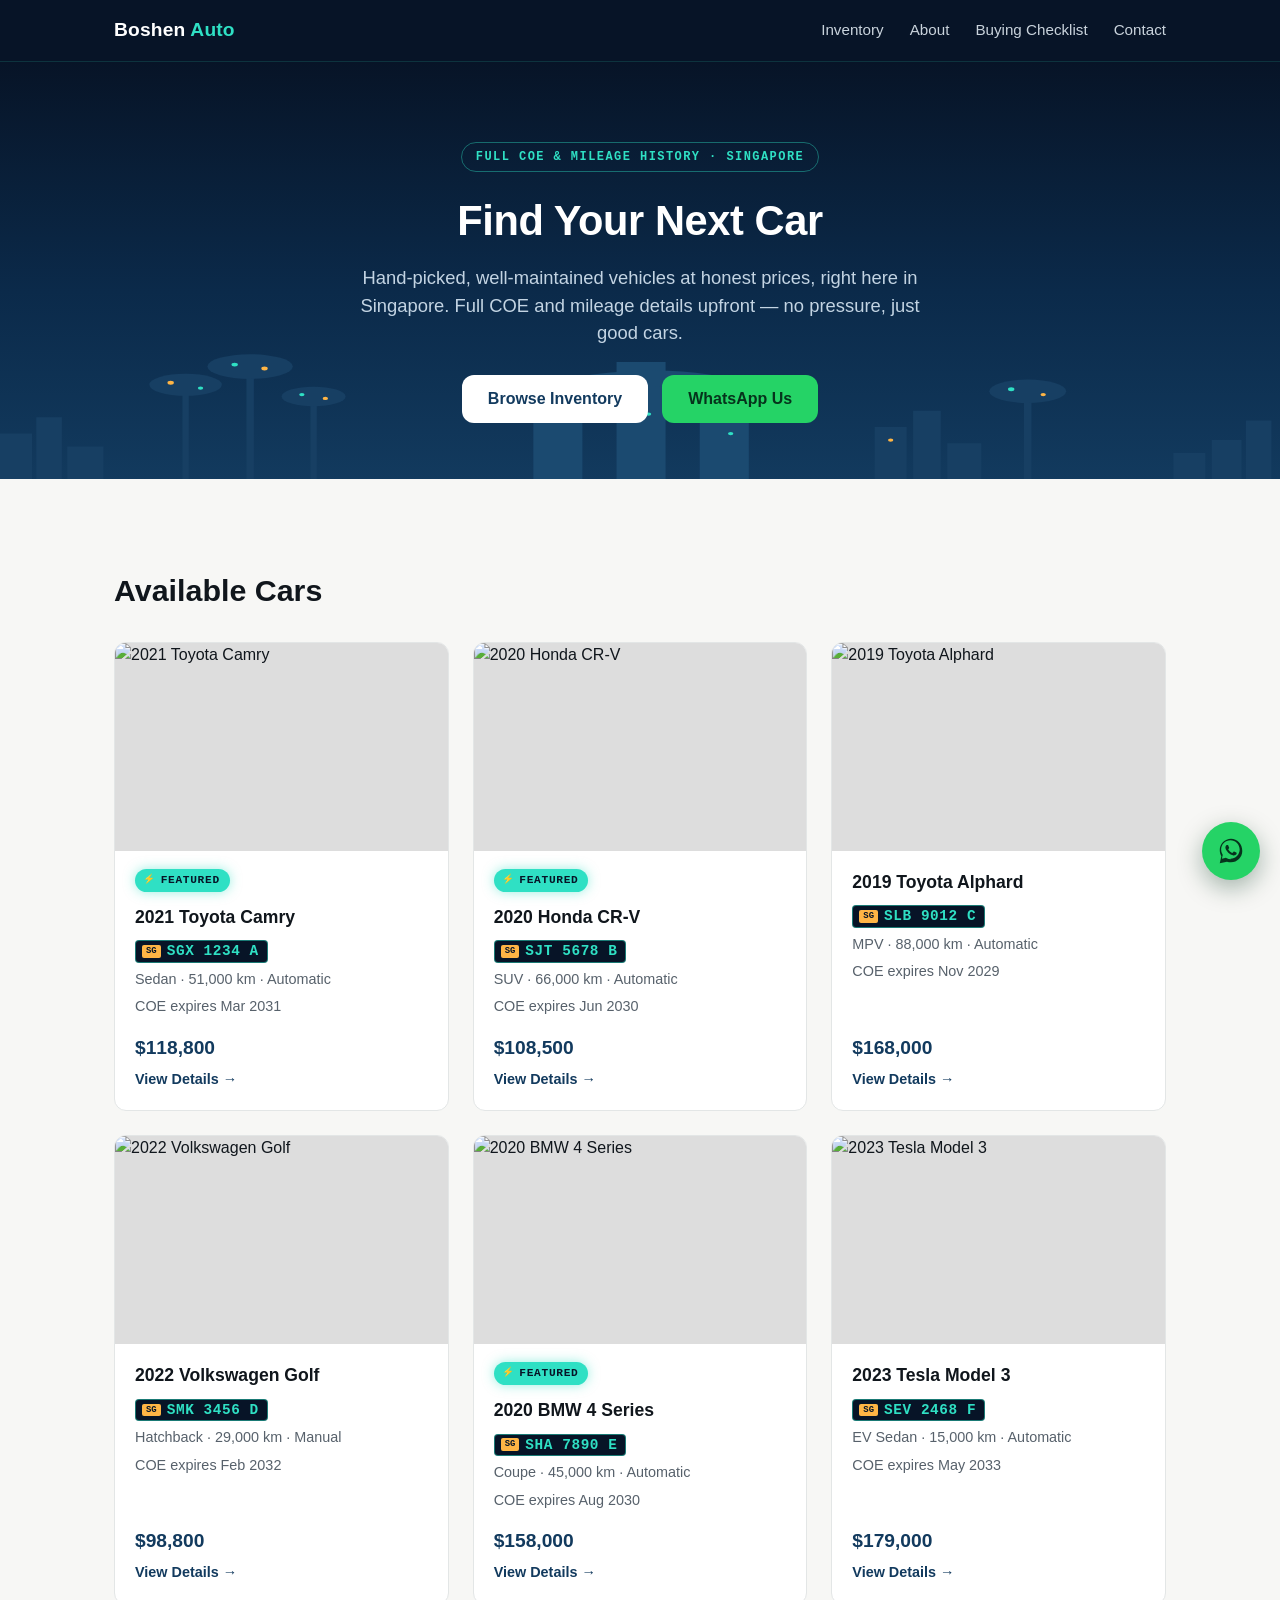
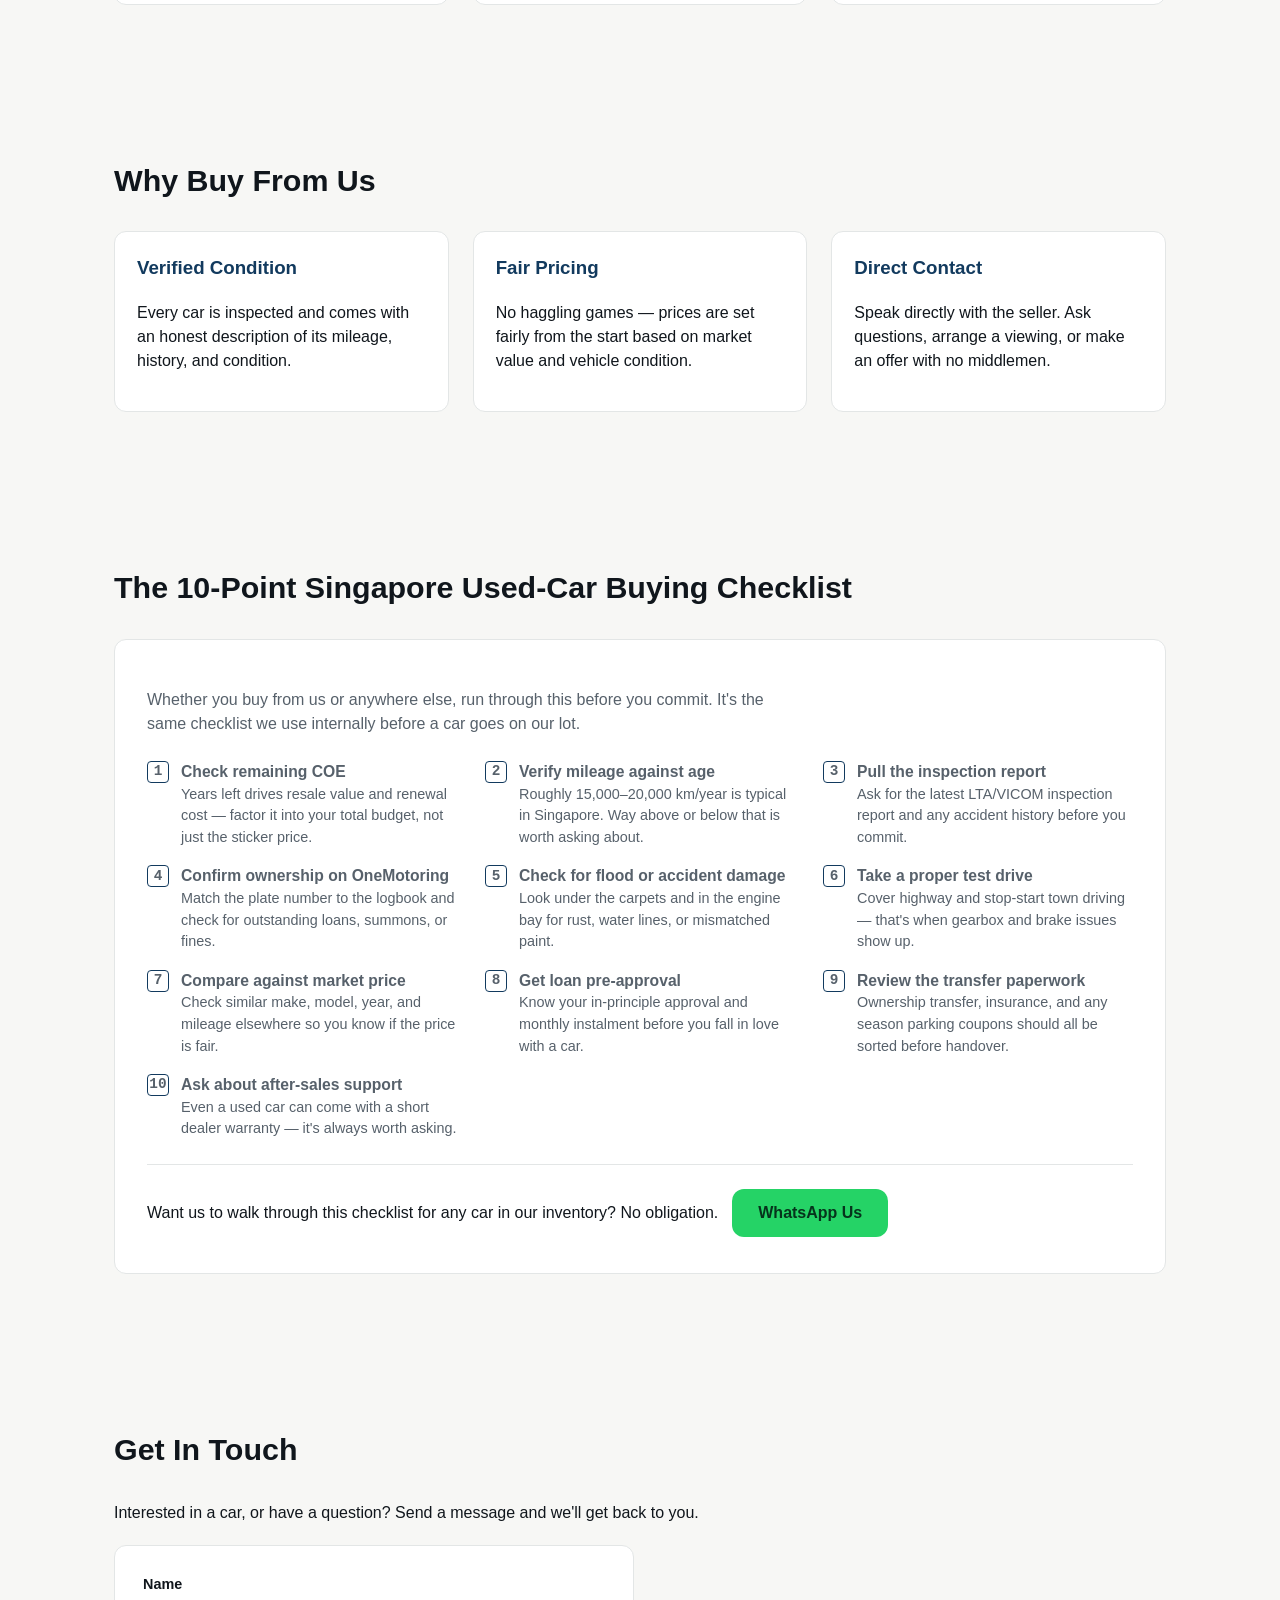
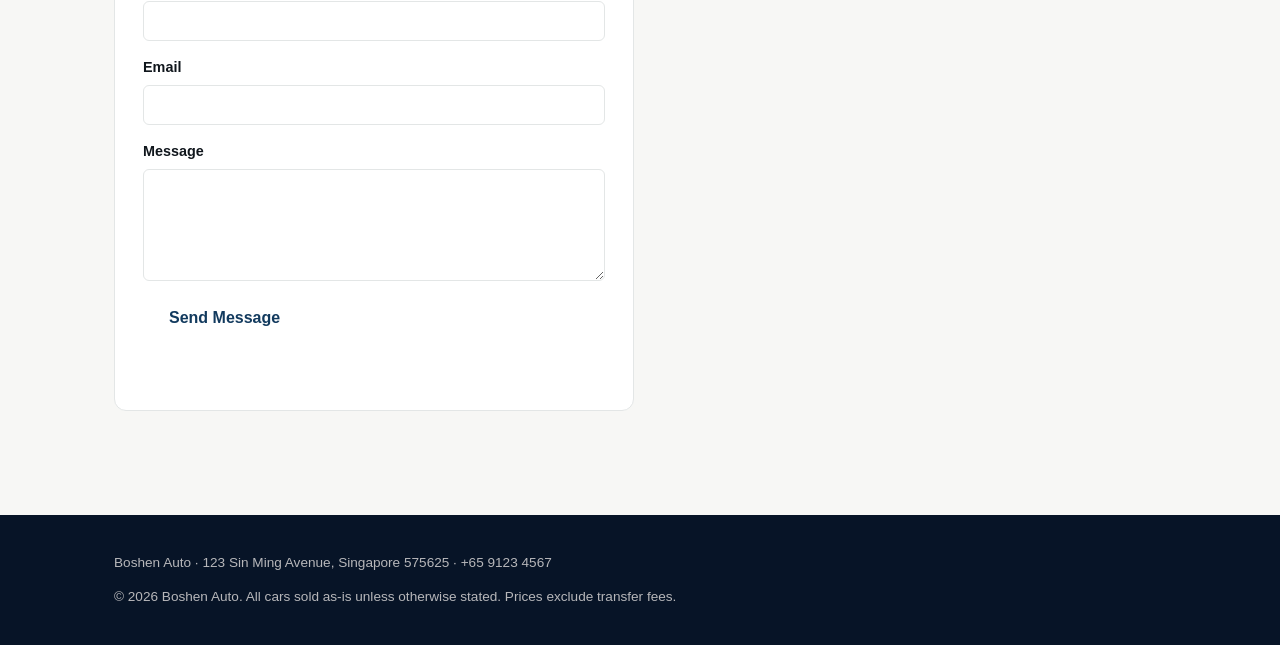
==== commit 93988919: "Add contact form validation, WhatsApp floating widget, and voice confirmation on submit Speak a than" ====
--- a/index.html
+++ b/index.html
@@ -222,5 +222,6 @@
   <script src="js/nav.js"></script>
   <script src="js/cars-data.js"></script>
   <script src="js/main.js"></script>
+  <script src="js/whatsapp-widget.js"></script>
 </body>
 </html>
--- a/css/styles.css
+++ b/css/styles.css
@@ -519,6 +519,11 @@
   outline-offset: 1px;
 }
 
+.form-row input.invalid,
+.form-row textarea.invalid {
+  border-color: #d33;
+}
+
 .contact-note {
   margin-top: 12px;
   font-size: 0.9rem;
@@ -663,3 +668,112 @@
     align-items: stretch;
   }
 }
+
+/* WhatsApp floating widget */
+.whatsapp-widget {
+  position: fixed;
+  right: 20px;
+  bottom: 20px;
+  z-index: 200;
+  display: flex;
+  flex-direction: column;
+  align-items: flex-end;
+  gap: 14px;
+}
+
+.whatsapp-fab {
+  width: 58px;
+  height: 58px;
+  border-radius: 50%;
+  border: none;
+  background: #25d366;
+  color: #06331c;
+  display: flex;
+  align-items: center;
+  justify-content: center;
+  cursor: pointer;
+  box-shadow: 0 8px 24px rgba(6, 51, 28, 0.35);
+  transition: transform 0.15s ease, box-shadow 0.15s ease;
+}
+
+.whatsapp-fab:hover {
+  transform: scale(1.06);
+  box-shadow: 0 10px 28px rgba(6, 51, 28, 0.42);
+}
+
+.whatsapp-fab:focus-visible {
+  outline: 2px solid var(--accent-cyan);
+  outline-offset: 3px;
+}
+
+.whatsapp-widget-open .whatsapp-fab {
+  transform: scale(0.96);
+}
+
+.whatsapp-popup {
+  width: min(300px, calc(100vw - 40px));
+  background: var(--color-surface);
+  border: 1px solid var(--color-border);
+  border-radius: var(--radius);
+  box-shadow: 0 16px 40px rgba(7, 20, 39, 0.22);
+  overflow: hidden;
+}
+
+.whatsapp-popup-header {
+  background: var(--color-primary);
+  color: #fff;
+  padding: 14px 16px;
+  display: flex;
+  align-items: center;
+  justify-content: space-between;
+  font-weight: 600;
+}
+
+.whatsapp-popup-close {
+  background: none;
+  border: none;
+  color: #fff;
+  font-size: 1.3rem;
+  line-height: 1;
+  cursor: pointer;
+  padding: 0 2px;
+}
+
+.whatsapp-popup-sub {
+  margin: 14px 16px 10px;
+  color: var(--color-text-muted);
+  font-size: 0.9rem;
+}
+
+.whatsapp-suggestions {
+  display: flex;
+  flex-direction: column;
+  gap: 8px;
+  padding: 0 16px;
+}
+
+.whatsapp-suggestion-btn {
+  display: block;
+  padding: 10px 12px;
+  border: 1px solid var(--color-border);
+  border-radius: 999px;
+  color: var(--color-text);
+  text-decoration: none;
+  font-size: 0.88rem;
+  transition: border-color 0.15s ease, background 0.15s ease;
+}
+
+.whatsapp-suggestion-btn:hover {
+  border-color: #25d366;
+  background: rgba(37, 211, 102, 0.08);
+}
+
+.whatsapp-suggestion-btn-custom {
+  margin: 8px 16px 16px;
+  padding: 10px 12px;
+  border-radius: var(--radius);
+  border-style: dashed;
+  text-align: center;
+  font-weight: 600;
+  color: var(--color-primary);
+}
